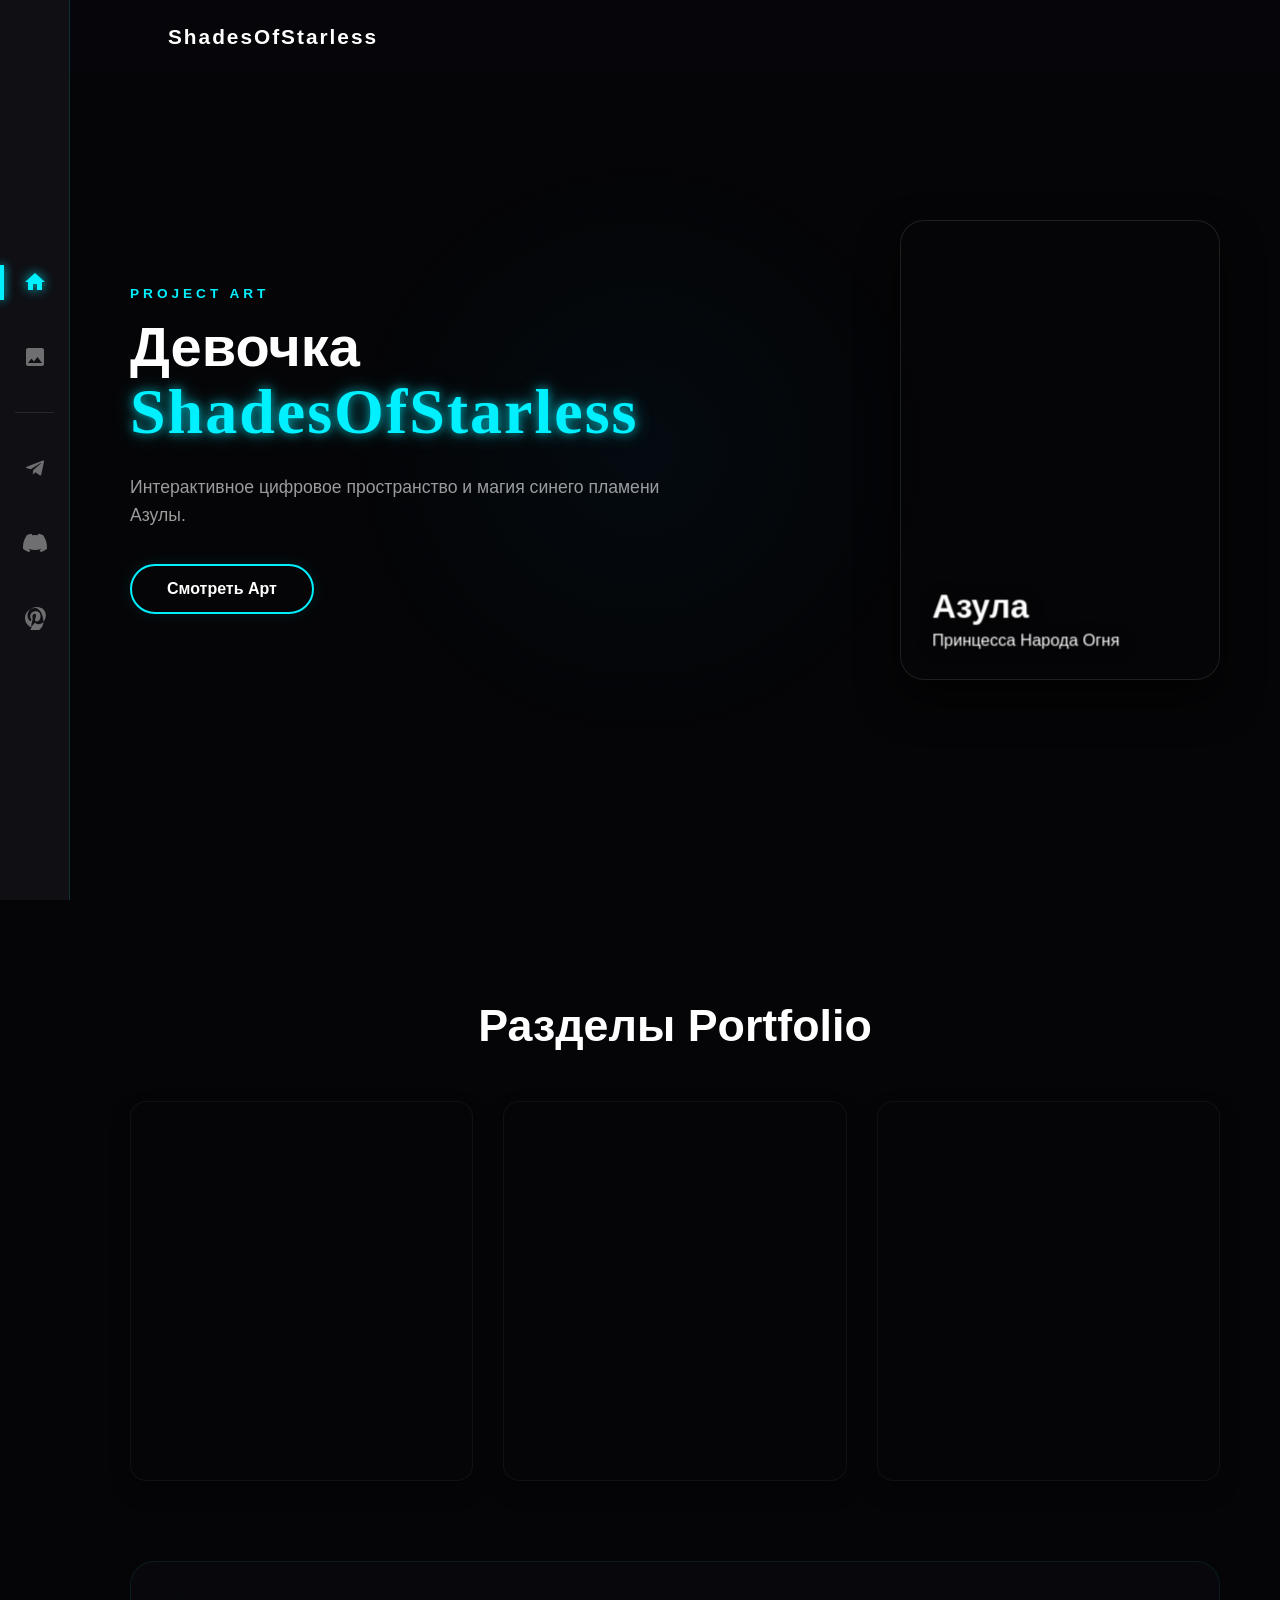
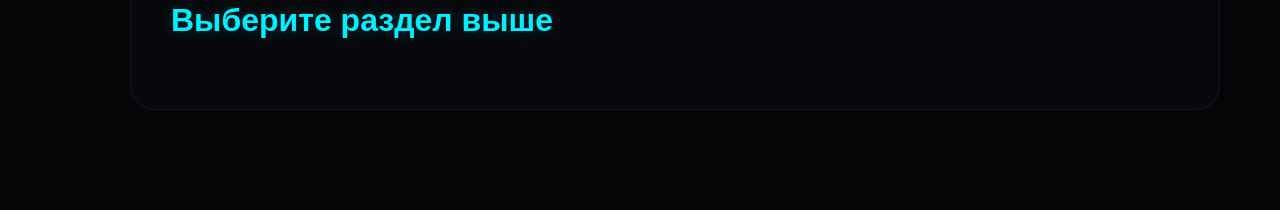
==== index.html @ 824e48a5 "Add files via upload" ====
<!DOCTYPE html>
<html lang="ru">
<head>
    <meta charset="UTF-8">
    <!-- Строка ниже обязательна, чтобы сайт ровно отображался на экранах телефонов -->
    <meta name="viewport" content="width=device-width, initial-scale=1.0">
    <title>ShadesOfStarless | Девочка Starless</title>
    <link href="https://googleapis.com" rel="stylesheet">
    <link rel="stylesheet" href="style.css">
</head>
<body>
    <div class="bg-overlay-dark"></div>
    <div class="bg-center-glow"></div>

    <aside class="sidebar">
        <div class="sidebar-menu">
            <div class="sidebar-item active" data-target="home">
                <svg viewBox="0 0 24 24"><path d="M10 20v-6h4v6h5v-8h3L12 3 2 12h3v8z"/></svg>
                <span class="tooltip">Главная</span>
            </div>
            <div class="sidebar-item" data-target="gallery">
                <svg viewBox="0 0 24 24"><path d="M21 19V5c0-1.1-.9-2-2-2H5c-1.1 0-2 .9-2 2v14c0 1.1.9 2 2 2h14c1.1 0 2-.9 2-2zM8.5 13.5l2.5 3.01L14.5 12l4.5 6H5l3.5-4.5z"/></svg>
                <span class="tooltip">Галерея</span>
            </div>
            <div class="sidebar-divider"></div>
            <a href="https://telegram.org" target="_blank" class="sidebar-item app-link">
                <svg viewBox="0 0 24 24"><path d="M9.78 18.65l.28-4.28 7.68-6.92c.34-.31-.07-.48-.52-.19L7.74 13.3 3.64 12c-.89-.28-.9-.89.19-1.32l16.03-6.18c.74-.27 1.39.18 1.16 1.09l-2.72 12.85c-.2 1-.8 1.25-1.63.78l-4.15-3.06-2 1.93c-.22.22-.4.4-.82.4z"/></svg>
                <span class="tooltip">Telegram Web</span>
            </a>
            <a href="https://discord.com" target="_blank" class="sidebar-item app-link">
                <svg viewBox="0 0 24 24"><path d="M20.317 4.37a19.791 19.791 0 0 0-4.885-1.515.074.074 0 0 0-.079.037c-.21.375-.444.864-.608 1.25a18.27 18.27 0 0 0-5.487 0 12.64 12.64 0 0 0-.617-1.25.077.077 0 0 0-.079-.037A19.736 19.736 0 0 0 3.677 4.37a.07.07 0 0 0-.032.027C.533 9.046-.32 13.58.099 18.057a.082.082 0 0 0 .031.057 19.9 19.9 0 0 0 5.993 3.03.078.078 0 0 0 .084-.028c.462-.63.874-1.295 1.226-1.994.021-.041.001-.09-.041-.106a13.094 13.094 0 0 1-1.873-.894.077.077 0 0 1-.008-.128c.126-.093.252-.19.372-.287a.075.075 0 0 1 .077-.011c3.92 1.793 8.18 1.793 12.061 0a.073.073 0 0 1 .078.009c.12.099.246.195.373.289a.077.077 0 0 1-.006.127 12.298 12.298 0 0 1-1.873.894.077.077 0 0 0-.041.107c.36.698.772 1.362 1.225 1.993a.076.076 0 0 0 .084.028 19.839 19.839 0 0 0 6.002-3.03.077.077 0 0 0 .032-.054c.5-5.177-.838-9.674-3.549-13.66a.061.061 0 0 0-.031-.03z"/></svg>
                <span class="tooltip">Discord App</span>
            </a>
            <a href="https://pinterest.com" target="_blank" class="sidebar-item app-link">
                <svg viewBox="0 0 24 24"><path d="M12 2C6.48 2 2 6.48 2 12c0 4.23 2.63 7.85 6.39 9.34-.1-.79-.2-2 .04-2.87.22-.93 1.4-5.96 1.4-5.96s-.36-.71-.36-1.77c0-1.66.96-2.9 2.12-2.9 1 0 1.48.75 1.48 1.65 0 1-.64 2.5-1 3.89-.28 1.18.59 2.14 1.75 2.14 2.1 0 3.72-2.22 3.72-5.43 0-2.84-2.04-4.83-4.96-4.83-3.38 0-5.36 2.54-5.36 5.15 0 1 .39 2.1 1 2.76.1.13.12.24.09.37-.1.4-.33 1.35-.38 1.54-.06.26-.2.32-.47.2-1.78-.83-2.9-3.44-2.9-5.54 0-4.5 3.27-8.65 9.44-8.65 4.96 0 8.81 3.53 8.81 8.26 0 4.93-3.1 8.9-7.42 8.9-1.45 0-2.81-.75-3.27-1.64L9 19.9c-.54 2.08-2 4.67-3 5.3 1.4.43 2.9.67 4.45.67 5.52 0 10-4.48 10-10S17.52 2 12 2z"/></svg>
                <span class="tooltip">Pinterest</span>
            </a>
        </div>
    </aside>

    <header class="navbar">
        <div class="logo">ShadesOfStarless</div>
    </header>

    <main id="home" class="hero-section">
        <!-- Добавили класс anim-left для текста -->
        <div class="hero-content anim-left">
            <span class="subtitle">PROJECT ART</span>
            <h1 class="main-title">Девочка <br><span class="highlight neon-text">ShadesOfStarless</span></h1>
            <p class="description">Интерактивное цифровое пространство и магия синего пламени Азулы.</p>
            <button class="btn-action" id="trigger-gallery">Смотреть Арт</button>
        </div>

        <!-- Добавили класс anim-right для 3D-карточки -->
        <div class="card-container anim-right">
            <div class="card" style="background-image: url('azula.jpg');">
                <div class="card-glow"></div>
                <div class="card-content">
                    <h2>Азула</h2>
                    <p>Принцесса Народа Огня</p>
                </div>
            </div>
        </div>
    </main>

    <section id="gallery" class="gallery-section">
        <h2 class="gallery-title">Разделы <span class="highlight">Portfolio</span></h2>
        
        <div class="gallery-grid">
            <div class="gallery-item album-cutter" data-album="eclipse" style="background-image: url('art1.jpg');">
                <div class="item-overlay"><h3>Затмение</h3></div>
            </div>
            <div class="gallery-item album-cutter" data-album="fire" style="background-image: url('art2.jpg');">
                <div class="item-overlay"><h3>Синее пламя</h3></div>
            </div>
            <div class="gallery-item album-cutter" data-album="lightning" style="background-image: url('art3.jpg');">
                <div class="item-overlay"><h3>Молния</h3></div>
            </div>
        </div>

        <div id="active-album-view" class="active-album-view">
            <h2 id="active-album-title" class="active-album-title">Выберите раздел выше</h2>
            <div id="active-album-grid" class="active-album-grid"></div>
        </div>
    </section>

    <div id="lightbox" class="lightbox">
        <span class="lightbox-close">&times;</span>
        <img class="lightbox-content" id="lightbox-img" src="" alt="View">
        <div id="lightbox-caption"></div>
    </div>

    <script src="script.js"></script>
</body>
</html>
---- style.css ----
/* --- БАЗОВЫЕ НАСТРОЙКИ САЙТА И КУРСОР --- */
* * {
    box-sizing: border-box;
    margin: 0;
    padding: 0;
    cursor: default !important; /* Намертво возвращаем обычную стрелку мыши! */
}

html {
    scroll-behavior: smooth;
}

body {
    background-image: url('bg-fire.png'); /* Если фон пропадет, проверь имя своей картинки */
    background-size: cover;
    background-position: center bottom;
    background-repeat: no-repeat;
    background-attachment: fixed;
    background-color: #050508;
    color: white;
    font-family: 'Space Grotesk', 'Segoe UI', sans-serif;
    min-height: 100vh;
    overflow-x: hidden;
    position: relative;
}

.app-link { text-decoration: none; }

.custom-cursor-dot {
    width: 6px; height: 6px; background: #fff; border-radius: 50%;
    position: fixed; pointer-events: none; z-index: 10000; transform: translate(-50%, -50%);
}

.custom-cursor-glow {
    width: 30px; height: 30px;
    background: radial-gradient(circle, rgba(0, 240, 255, 0.8) 0%, transparent 70%);
    border-radius: 50%; position: fixed; pointer-events: none; z-index: 9999;
    transform: translate(-50%, -50%); mix-blend-mode: screen;
}

.bg-overlay-dark { position: fixed; top: 0; left: 0; width: 100%; height: 100%; background: rgba(5, 5, 8, 0.85); z-index: -2; pointer-events: none; }
.bg-center-glow { position: fixed; top: 50%; left: 50%; transform: translate(-50%, -50%); width: 600px; height: 600px; background: radial-gradient(circle, rgba(0, 162, 255, 0.04) 0%, transparent 70%); z-index: -1; pointer-events: none; }

/* --- ЛЕГКИЕ АНИМАЦИИ ПОЯВЛЕНИЯ ПРИ ЗАГРУЗКЕ --- */
.anim-left {
    animation: slideFromLeft 1.2s cubic-bezier(0.16, 1, 0.3, 1) forwards;
}

.anim-right {
    animation: slideFromRight 1.2s cubic-bezier(0.16, 1, 0.3, 1) forwards;
}

@keyframes slideFromLeft {
    0% { opacity: 0; transform: translateX(-60px); }
    100% { opacity: 1; transform: translateX(0); }
}

@keyframes slideFromRight {
    0% { opacity: 0; transform: translateX(60px); }
    100% { opacity: 1; transform: translateX(0); }
}

/* --- БОКОВАЯ ПАНЕЛЬ OPERA --- */
.sidebar {
    position: fixed; left: 0; top: 0; width: 70px; height: 100vh;
    background: #0f0f14; border-right: 1px solid rgba(0, 240, 255, 0.15);
    display: flex; flex-direction: column; justify-content: center; z-index: 999;
}
.sidebar-menu { display: flex; flex-direction: column; gap: 25px; }
.sidebar-divider { height: 1px; background: rgba(255, 255, 255, 0.1); margin: 5px 15px; }
.sidebar-item, .app-link { position: relative; width: 100%; height: 50px; display: flex; justify-content: center; align-items: center; text-decoration: none; }
.sidebar-item svg, .app-link svg { width: 24px; height: 24px; fill: rgba(255, 255, 255, 0.4); transition: fill 0.2s, filter 0.2s; }
.sidebar-item::before { content: ''; position: absolute; left: 0; top: 15%; width: 4px; height: 70%; background: #00f0ff; box-shadow: 0 0 10px #00f0ff; opacity: 0; transition: opacity 0.2s; }
.sidebar-item.active svg { fill: #00f0ff; filter: drop-shadow(0 0 6px rgba(0, 240, 255, 0.8)); }
.sidebar-item.active::before { opacity: 1; }
.sidebar-item:hover svg, .app-link:hover svg { fill: #00f0ff; filter: drop-shadow(0 0 5px rgba(0, 240, 255, 0.6)); }
.tooltip { position: absolute; left: 85px; background: #08080c; border: 1px solid rgba(0, 240, 255, 0.3); color: #fff; padding: 6px 12px; border-radius: 6px; font-size: 0.85rem; white-space: nowrap; opacity: 0; transform: translateX(-15px); transition: all 0.2s ease; pointer-events: none; z-index: 1000; }
.sidebar-item:hover .tooltip, .app-link:hover .tooltip { opacity: 1; transform: translateX(0); }

/* --- ШАПКА --- */
.navbar { padding: 25px 10% 25px calc(10% + 40px); position: fixed; width: 100%; top: 0; z-index: 100; background: rgba(8, 8, 12, 0.7); }
.logo { font-size: 1.3rem; font-weight: 700; letter-spacing: 2px; }

/* --- ГЛАВНЫЙ ЭКРАН --- */
.hero-section { display: flex; max-width: 1200px; margin: 0 auto; padding: 0 20px 0 90px; align-items: center; justify-content: space-between; height: 100vh; gap: 40px; }
.hero-content { flex: 1; max-width: 580px; }
.subtitle { color: #00f0ff; font-size: 0.85rem; letter-spacing: 4px; font-weight: 600; margin-bottom: 15px; display: block; }
.main-title { font-size: 3.5rem; line-height: 1.1; font-weight: 700; margin-bottom: 25px; }

.neon-text {
    font-family: 'Permanent Marker', cursive !important; font-size: 4rem; color: #00f0ff;
    text-shadow: 0 0 10px rgba(0, 240, 255, 0.6), 0 0 20px rgba(0, 240, 255, 0.4); letter-spacing: 2px;
}

.description { color: rgba(255, 255, 255, 0.6); font-size: 1.1rem; line-height: 1.6; margin-bottom: 35px; }
.btn-action { background: transparent; color: white; border: 2px solid #00f0ff; padding: 14px 35px; font-size: 1rem; font-weight: 600; border-radius: 30px; box-shadow: 0 0 15px rgba(0, 240, 255, 0.1); transition: all 0.2s; display: inline-block; }
.btn-action:hover { background: #00f0ff; color: #08080c; box-shadow: 0 0 25px #00f0ff; transform: translateY(-2px); }

/* --- 3D-КАРТОЧКА АЗУЛЫ --- */
.card-container { perspective: 1000px; }
.card { width: 320px; height: 460px; background-size: cover; background-position: center; border-radius: 24px; position: relative; box-shadow: 0 20px 40px rgba(0, 0, 0, 0.6); transition: transform 0.15s ease-out; transform-style: preserve-3d; display: flex; align-items: flex-end; padding: 35px; border: 1px solid rgba(255, 255, 255, 0.1); }
.card-glow { position: absolute; top: 0; left: 0; width: 100%; height: 100%; border-radius: 24px; background: radial-gradient(circle at var(--mouse-x, 50%) var(--mouse-y, 50%), rgba(0, 240, 255, 0.4) 0%, transparent 65%); opacity: 0; transition: opacity 0.2s; }
.card:hover .card-glow { opacity: 1; }
.card-content { color: white; transform: translateZ(30px); text-shadow: 0 2px 15px rgba(0, 0, 0, 0.9); }
.card-content h2 { font-size: 2rem; margin-bottom: 5px; }
.lightning-flash { animation: flash 0.4s ease-out; }
@keyframes flash { 0% { filter: brightness(1); } 20% { filter: brightness(1.8); box-shadow: 0 0 40px #00f0ff; } 100% { filter: brightness(1); } }

/* --- СЕКЦИЯ ГАЛЕРЕИ И АЛЬБОМОВ --- */
.gallery-section { max-width: 1200px; margin: 0 auto; padding: 100px 20px 100px 90px; min-height: 100vh; }
.gallery-title { font-size: 2.8rem; margin-bottom: 50px; text-align: center; }
.gallery-grid { display: grid; grid-template-columns: repeat(auto-fit, minmax(300px, 1fr)); gap: 30px; }
.gallery-item { height: 380px; border-radius: 16px; position: relative; overflow: hidden; border: 1px solid rgba(255, 255, 255, 0.05); box-shadow: 0 10px 20px rgba(0, 0, 0, 0.3); transition: border-color 0.2s, box-shadow 0.2s; }
.gallery-item::before { content: ''; position: absolute; top: 0; left: 0; width: 100%; height: 100%; background-image: inherit; background-size: cover; background-position: center; transition: transform 0.3s ease-out; z-index: 0; }
.gallery-item:hover::before { transform: scale(1.06); }
.gallery-item:hover { border-color: rgba(0, 240, 255, 0.4); box-shadow: 0 15px 30px rgba(0, 240, 255, 0.15); }
.item-overlay { position: absolute; top: 0; left: 0; width: 100%; height: 100%; background: linear-gradient(to top, rgba(8, 8, 12, 0.9) 0%, transparent 60%); display: flex; align-items: flex-end; padding: 25px; z-index: 1; opacity: 0; transition: opacity 0.2s ease; }
.gallery-item:hover .item-overlay { opacity: 1; }
.item-overlay h3 { font-size: 1.2rem; color: #fff; }

.active-album-view { margin-top: 80px; padding: 40px; background: rgba(13, 13, 17, 0.5); border-radius: 24px; border: 1px solid rgba(0, 240, 255, 0.08); display: flex; flex-direction: column; }
.active-album-title { font-size: 2rem; margin-bottom: 30px; color: #00f0ff; text-shadow: 0 0 15px rgba(0, 240, 255, 0.2); }
.sub-album-title { font-size: 1.5rem; color: rgba(255, 255, 255, 0.9); padding-left: 10px; border-left: 3px solid rgba(0, 240, 255, 0.4); letter-spacing: 0.5px; }
.active-album-grid { display: flex; flex-direction: column; }

/* --- LIGHTBOX --- */
.lightbox { display: none; position: fixed; z-index: 99999; left: 0; top: 0; width: 100%; height: 100%; overflow: hidden; background-color: rgba(5, 5, 8, 0.95); backdrop-filter: blur(8px); justify-content: center; align-items: center; flex-direction: column; }
.lightbox-content { max-width: 85%; max-height: 80%; border-radius: 12px; box-shadow: 0 0 50px rgba(0, 240, 255, 0.2); transform: scale(0.95); opacity: 0; transition: transform 0.3s ease-out, opacity 0.3s ease-out; }
.lightbox.show .lightbox-content { transform: scale(1); opacity: 1; }
.lightbox.show { display: flex; }
.lightbox-close { position: absolute; top: 30px; right: 40px; color: #fff; font-size: 40px; font-weight: bold; transition: 0.2s; }
.lightbox-close:hover { color: #00f0ff; transform: scale(1.1); }
#lightbox-caption { margin-top: 20px; color: rgba(255, 255, 255, 0.7); font-size: 1.1rem; letter-spacing: 1px; }

/* ========================================================
   5. ЕБЕЙШАЯ АДАПТИВНОСТЬ ПОД ТЕЛЕФОНЫ (МЕДИА-ЗАПРОСЫ)
   ======================================================== */
@media (max-width: 900px) {
    * { cursor: default !important; } /* На телефонах отключаем скрытие курсора */
    .custom-cursor-dot, .custom-cursor-glow { display: none; } /* Прячем курсор-огонек */

    /* Боковая панель переезжает вниз экрана (как в мобильной Opera) */
    .sidebar {
        width: 100%; height: 60px; bottom: 0; top: auto; left: 0;
        border-right: none; border-top: 1px solid rgba(0, 240, 255, 0.15);
        background: #09090d;
    }
    .sidebar-menu { flex-direction: row; justify-content: space-around; width: 100%; gap: 0; }
    .sidebar-divider { display: none; } /* Убираем разделитель на мобилках */
    .tooltip { display: none !important; } /* На смартфонах подсказки при наведении не нужны */

    /* Перестраиваем шапку сайта */
    .navbar { padding: 15px 20px; background: #050508; text-align: center; }
    .logo { font-size: 1.1rem; width: 100%; }

    /* Главный экран: Текст идет вверх, 3D-карточка ровно под него */
    .hero-section {flex-direction: column; justify-content: center;padding: 100px 20px 80px 20px; height: auto; min-height: 100vh; gap: 30px;}.hero-content { text-align: center; max-width: 100%; }.main-title { font-size: 2.2rem; }.neon-text { font-size: 2.5rem; }.description { font-size: 0.95rem; margin-bottom: 25px; }.btn-action { align-self: center; margin: 0 auto; display: block; width: 200px; padding: 12px 0; }/* Уменьшаем карточку Азулы под экран смартфона */.card-container { width: 100%; display: flex; justify-content: center; }.card { width: 280px; height: 400px; padding: 25px; }.card-content h2 { font-size: 1.6rem; }/* Корректируем отступы галереи */.gallery-section { padding: 60px 20px 100px 20px; }.gallery-title { font-size: 2rem; margin-bottom: 30px; }.active-album-view { padding: 20px; }.active-album-title { font-size: 1.5rem; }/* Новые мобильные вылеты: на смартфонах вылетает сверху и снизу для красоты */@keyframes slideFromLeft { 0% { opacity: 0; transform: translateY(-40px); } 100% { opacity: 1; transform: translateY(0); } }@keyframes slideFromRight { 0% { opacity: 0; transform: translateY(40px); } 100% { opacity: 1; transform: translateY(0); } }}
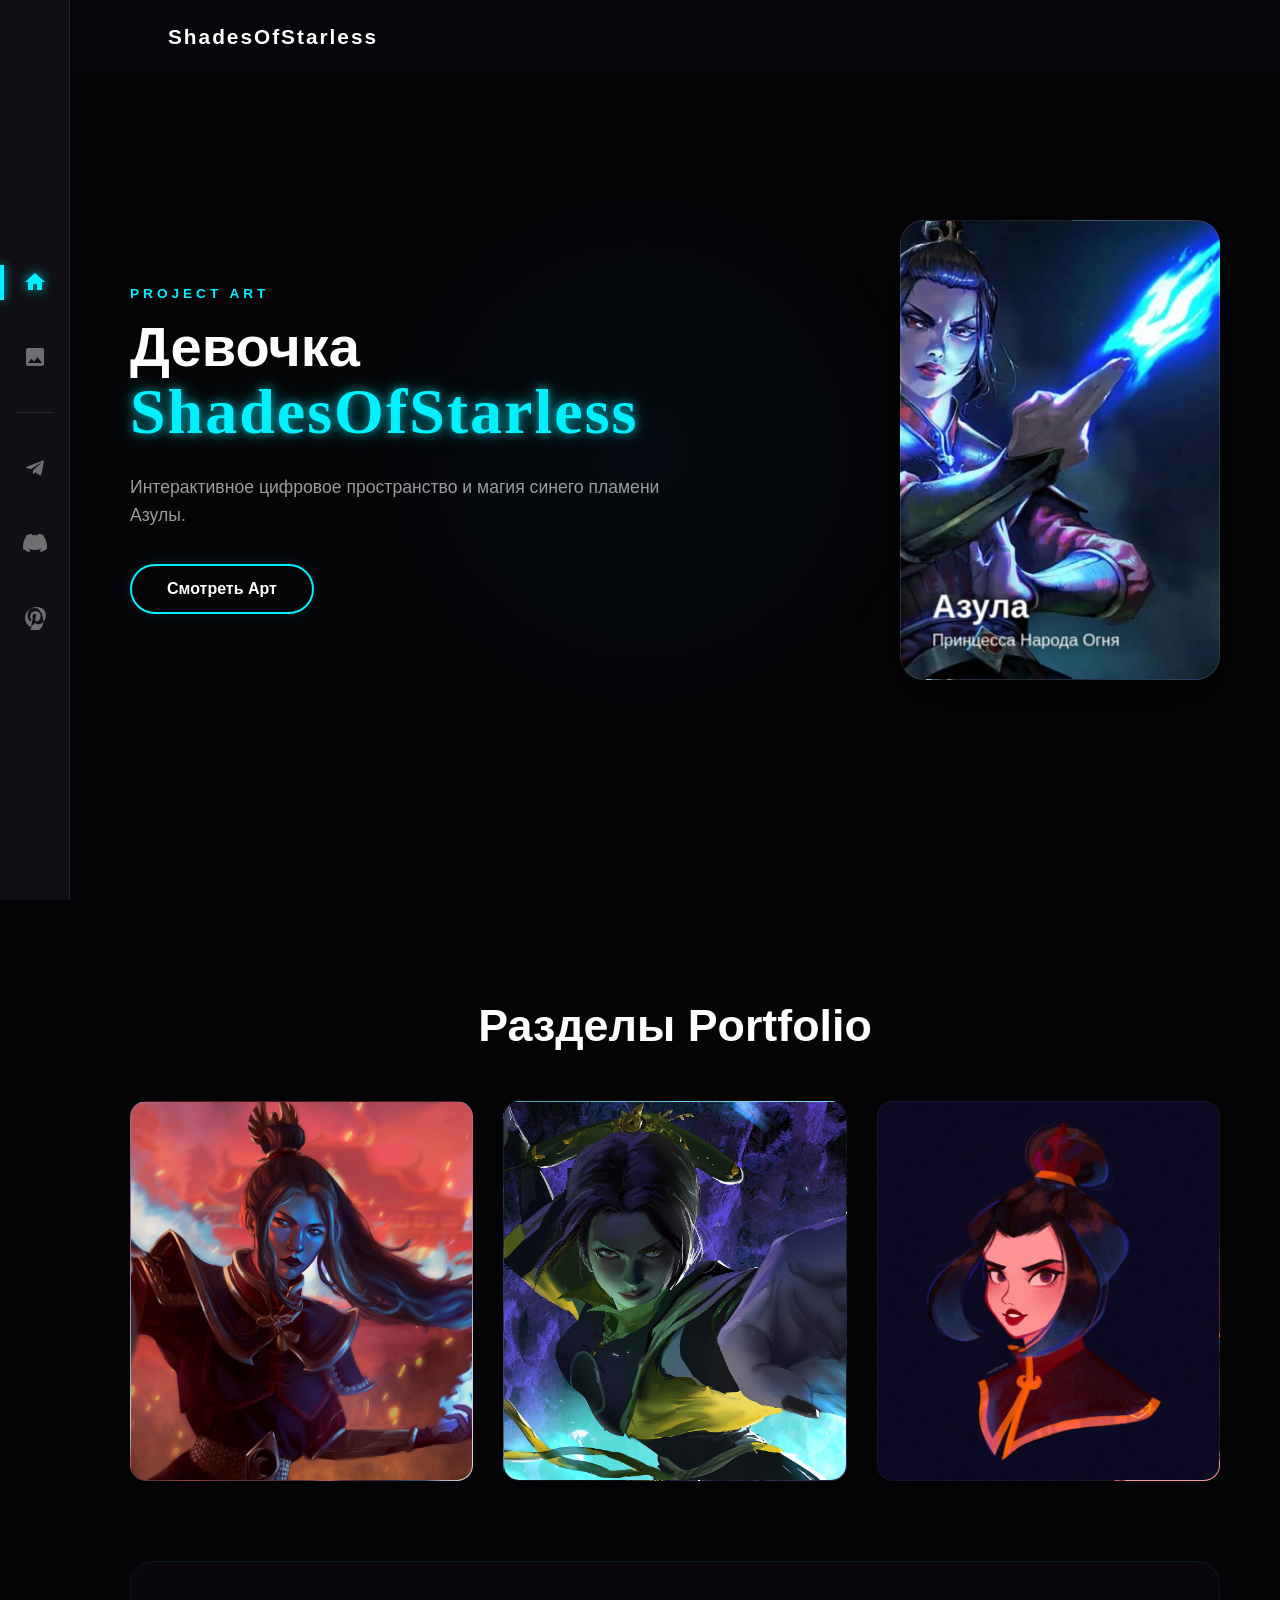
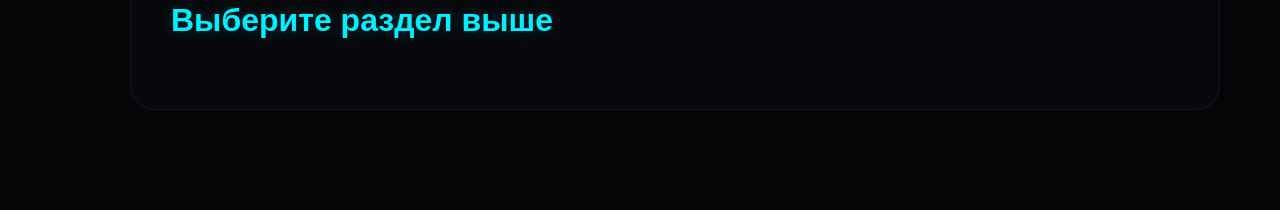
==== commit 01aec487: "Add files via upload" ====
--- a/index.html
+++ b/index.html
@@ -2,7 +2,7 @@
 <html lang="ru">
 <head>
     <meta charset="UTF-8">
-    <!-- Строка ниже обязательна, чтобы сайт ровно отображался на экранах телефонов -->
+    <!-- Строка чтобы сайт ровно отображался на экранах телефонов -->
     <meta name="viewport" content="width=device-width, initial-scale=1.0">
     <title>ShadesOfStarless | Девочка Starless</title>
     <link href="https://googleapis.com" rel="stylesheet">
@@ -43,7 +43,7 @@
     </header>
 
     <main id="home" class="hero-section">
-        <!-- Добавили класс anim-left для текста -->
+        <!-- Добавил класс anim-left для текста -->
         <div class="hero-content anim-left">
             <span class="subtitle">PROJECT ART</span>
             <h1 class="main-title">Девочка <br><span class="highlight neon-text">ShadesOfStarless</span></h1>
@@ -51,7 +51,7 @@
             <button class="btn-action" id="trigger-gallery">Смотреть Арт</button>
         </div>
 
-        <!-- Добавили класс anim-right для 3D-карточки -->
+        <!-- Добавил класс anim-right для 3D-карточки -->
         <div class="card-container anim-right">
             <div class="card" style="background-image: url('azula.jpg');">
                 <div class="card-glow"></div>
--- a/style.css
+++ b/style.css
@@ -3,7 +3,7 @@
     box-sizing: border-box;
     margin: 0;
     padding: 0;
-    cursor: default !important; /* Намертво возвращаем обычную стрелку мыши! */
+    cursor: default !important; 
 }
 
 html {
@@ -11,7 +11,7 @@
 }
 
 body {
-    background-image: url('bg-fire.png'); /* Если фон пропадет, проверь имя своей картинки */
+    background-image: url('bg-fire.png'); 
     background-size: cover;
     background-position: center bottom;
     background-repeat: no-repeat;
@@ -133,25 +133,25 @@
 #lightbox-caption { margin-top: 20px; color: rgba(255, 255, 255, 0.7); font-size: 1.1rem; letter-spacing: 1px; }
 
 /* ========================================================
-   5. ЕБЕЙШАЯ АДАПТИВНОСТЬ ПОД ТЕЛЕФОНЫ (МЕДИА-ЗАПРОСЫ)
+   5.  АДАПТИВНОСТЬ ПОД ТЕЛЕФОНЫ 
    ======================================================== */
 @media (max-width: 900px) {
-    * { cursor: default !important; } /* На телефонах отключаем скрытие курсора */
-    .custom-cursor-dot, .custom-cursor-glow { display: none; } /* Прячем курсор-огонек */
+    * { cursor: default !important; } 
+    .custom-cursor-dot, .custom-cursor-glow { display: none; } 
 
-    /* Боковая панель переезжает вниз экрана (как в мобильной Opera) */
+    
     .sidebar {
         width: 100%; height: 60px; bottom: 0; top: auto; left: 0;
         border-right: none; border-top: 1px solid rgba(0, 240, 255, 0.15);
         background: #09090d;
     }
     .sidebar-menu { flex-direction: row; justify-content: space-around; width: 100%; gap: 0; }
-    .sidebar-divider { display: none; } /* Убираем разделитель на мобилках */
-    .tooltip { display: none !important; } /* На смартфонах подсказки при наведении не нужны */
+    .sidebar-divider { display: none; } 
+    .tooltip { display: none !important; }
 
-    /* Перестраиваем шапку сайта */
+   
     .navbar { padding: 15px 20px; background: #050508; text-align: center; }
     .logo { font-size: 1.1rem; width: 100%; }
 
-    /* Главный экран: Текст идет вверх, 3D-карточка ровно под него */
+    
     .hero-section {flex-direction: column; justify-content: center;padding: 100px 20px 80px 20px; height: auto; min-height: 100vh; gap: 30px;}.hero-content { text-align: center; max-width: 100%; }.main-title { font-size: 2.2rem; }.neon-text { font-size: 2.5rem; }.description { font-size: 0.95rem; margin-bottom: 25px; }.btn-action { align-self: center; margin: 0 auto; display: block; width: 200px; padding: 12px 0; }/* Уменьшаем карточку Азулы под экран смартфона */.card-container { width: 100%; display: flex; justify-content: center; }.card { width: 280px; height: 400px; padding: 25px; }.card-content h2 { font-size: 1.6rem; }/* Корректируем отступы галереи */.gallery-section { padding: 60px 20px 100px 20px; }.gallery-title { font-size: 2rem; margin-bottom: 30px; }.active-album-view { padding: 20px; }.active-album-title { font-size: 1.5rem; }/* Новые мобильные вылеты: на смартфонах вылетает сверху и снизу для красоты */@keyframes slideFromLeft { 0% { opacity: 0; transform: translateY(-40px); } 100% { opacity: 1; transform: translateY(0); } }@keyframes slideFromRight { 0% { opacity: 0; transform: translateY(40px); } 100% { opacity: 1; transform: translateY(0); } }}
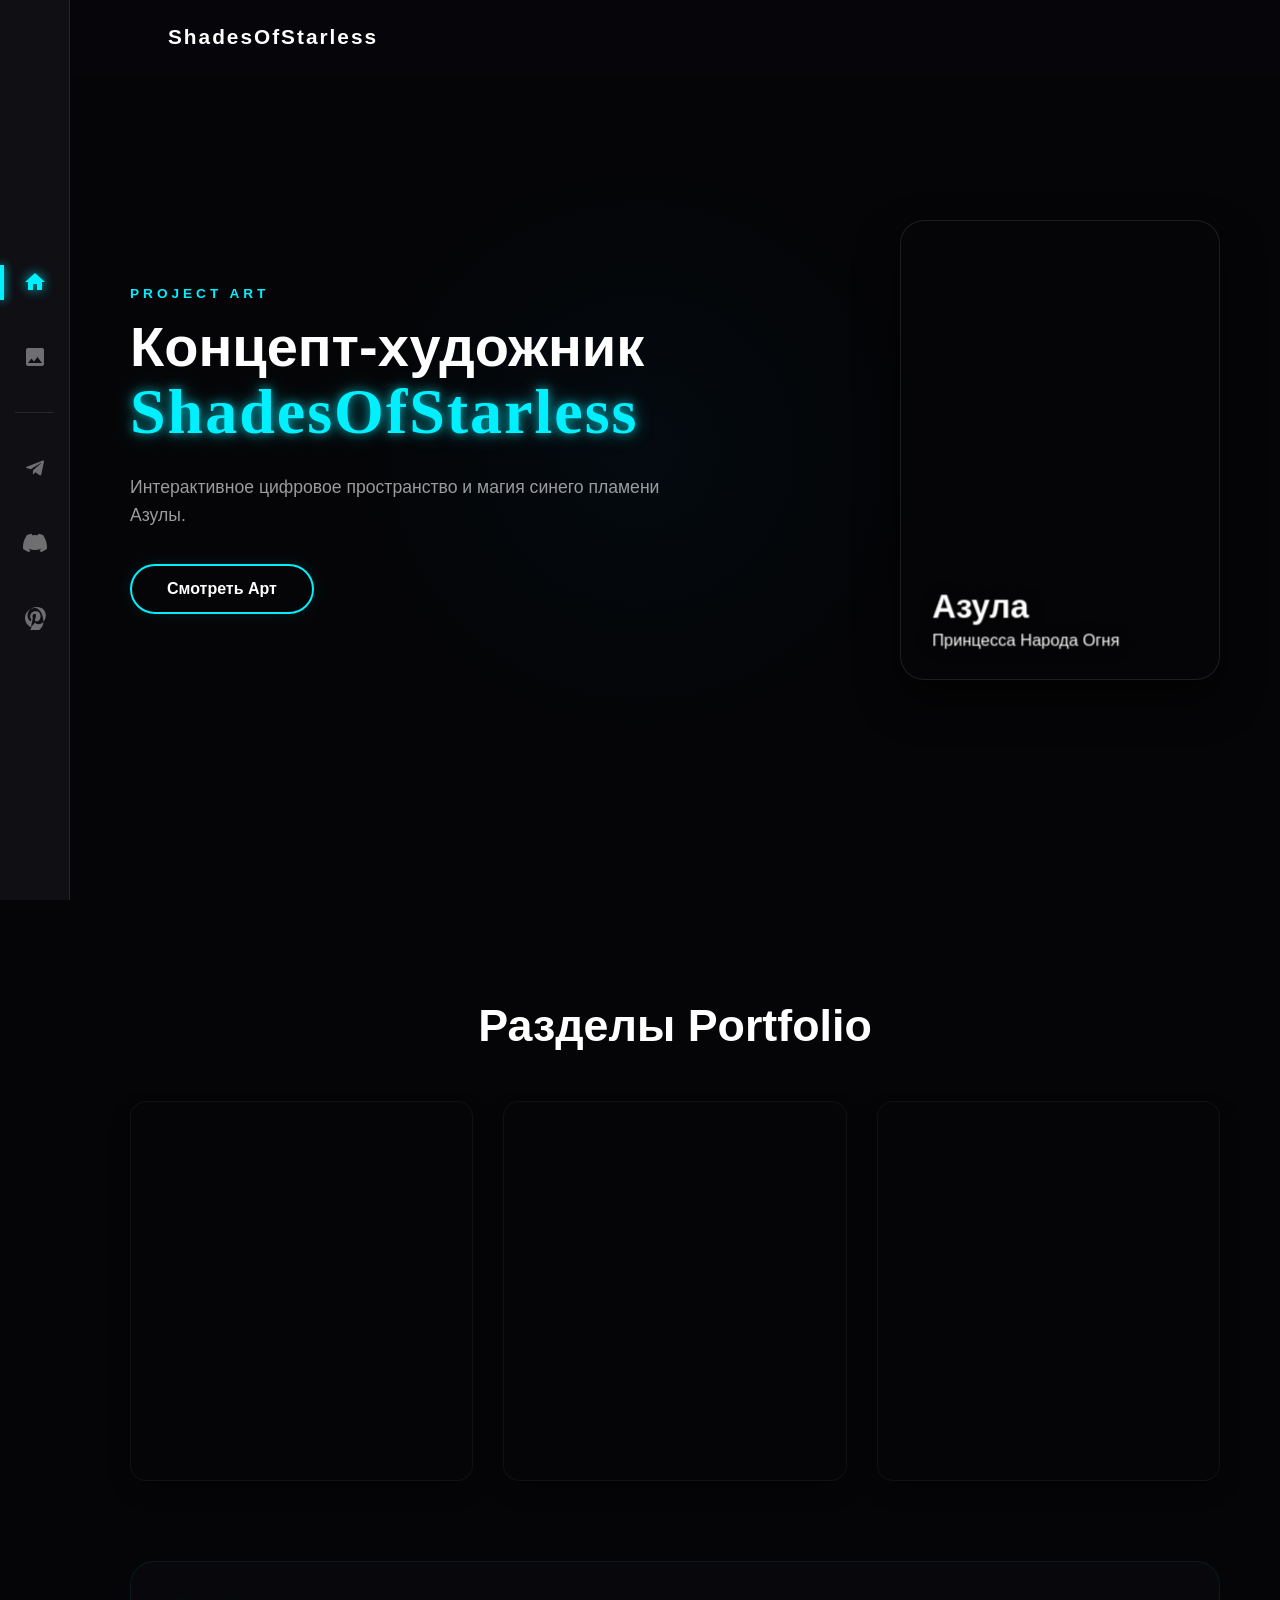
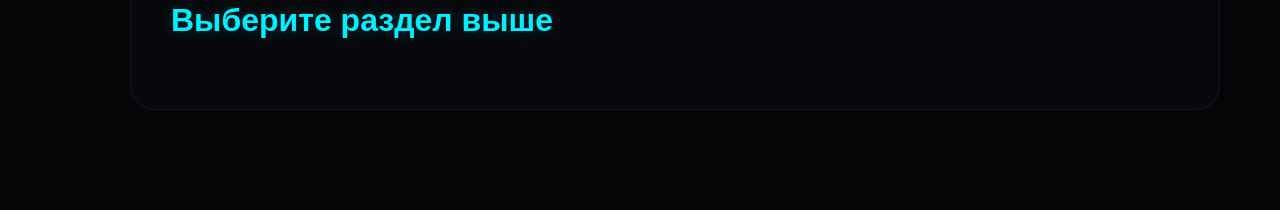
==== commit bf1bac17: "Add files via upload" ====
--- a/index.html
+++ b/index.html
@@ -46,14 +46,14 @@
         <!-- Добавил класс anim-left для текста -->
         <div class="hero-content anim-left">
             <span class="subtitle">PROJECT ART</span>
-            <h1 class="main-title">Девочка <br><span class="highlight neon-text">ShadesOfStarless</span></h1>
+            <h1 class="main-title">Концепт-художник<br><span class="highlight neon-text">ShadesOfStarless</span></h1>
             <p class="description">Интерактивное цифровое пространство и магия синего пламени Азулы.</p>
             <button class="btn-action" id="trigger-gallery">Смотреть Арт</button>
         </div>
 
         <!-- Добавил класс anim-right для 3D-карточки -->
         <div class="card-container anim-right">
-            <div class="card" style="background-image: url('azula.jpg');">
+            <div class="card" style="background-image: url('images/azula.jpg');">
                 <div class="card-glow"></div>
                 <div class="card-content">
                     <h2>Азула</h2>
@@ -67,13 +67,13 @@
         <h2 class="gallery-title">Разделы <span class="highlight">Portfolio</span></h2>
         
         <div class="gallery-grid">
-            <div class="gallery-item album-cutter" data-album="eclipse" style="background-image: url('art1.jpg');">
+            <div class="gallery-item album-cutter" data-album="eclipse" style="background-image: url('images/art1.jpg');">
                 <div class="item-overlay"><h3>Затмение</h3></div>
             </div>
-            <div class="gallery-item album-cutter" data-album="fire" style="background-image: url('art2.jpg');">
+            <div class="gallery-item album-cutter" data-album="fire" style="background-image: url('images/art2.jpg');">
                 <div class="item-overlay"><h3>Синее пламя</h3></div>
             </div>
-            <div class="gallery-item album-cutter" data-album="lightning" style="background-image: url('art3.jpg');">
+            <div class="gallery-item album-cutter" data-album="lightning" style="background-image: url('images/art3.jpg');">
                 <div class="item-overlay"><h3>Молния</h3></div>
             </div>
         </div>
